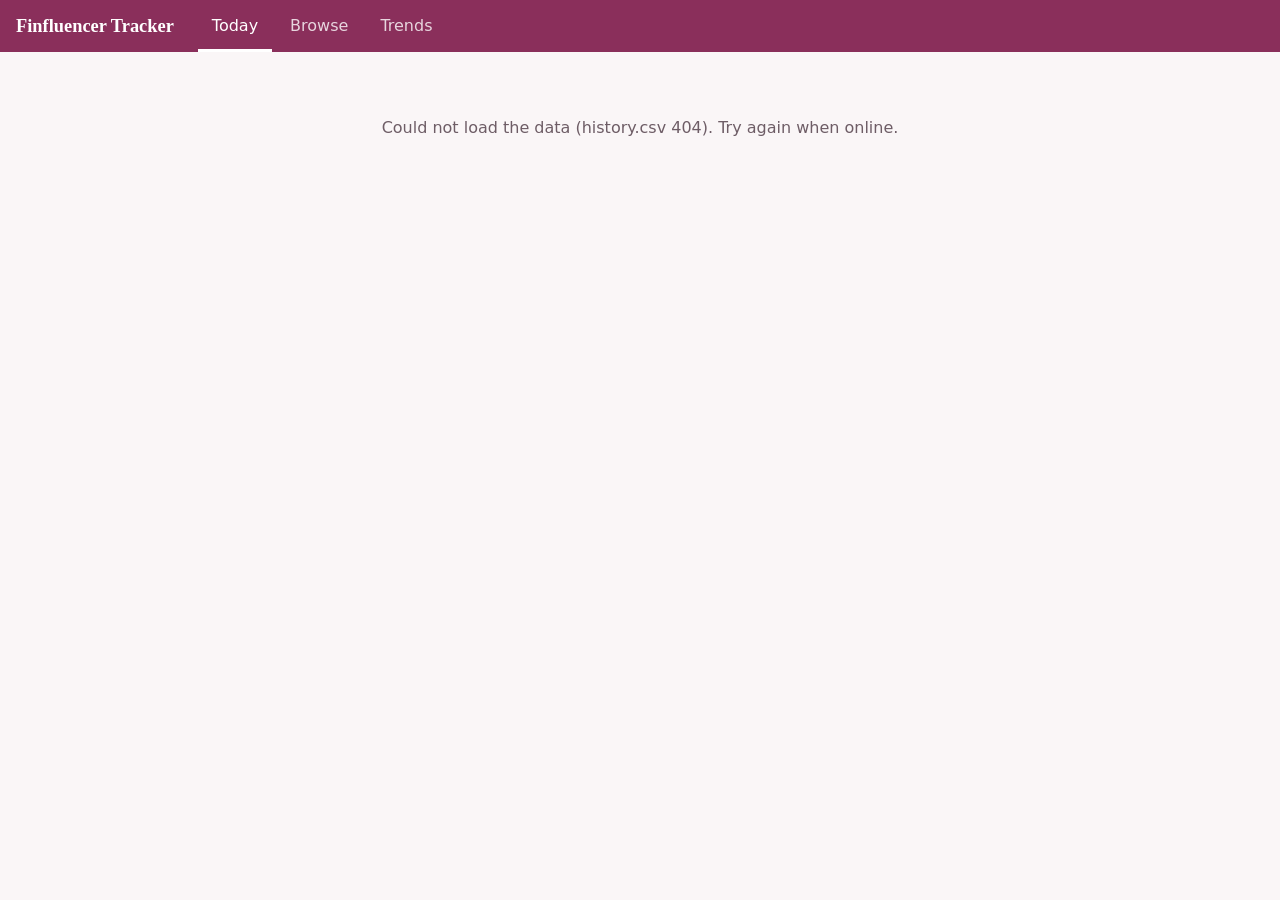
==== index.html @ 4d165401 "Add the installable three-page site: Today, Browse, Trends Co-Authored-By: Claude Sonnet 5.5 <norepl" ====
<!doctype html>
<html lang="en">
<head>
<meta charset="utf-8">
<meta name="viewport" content="width=device-width, initial-scale=1">
<title>Finfluencer Tracker – Today</title>
<link rel="manifest" href="manifest.webmanifest">
<meta name="theme-color" content="#8a2f5b">
<link rel="icon" href="icon.svg" type="image/svg+xml">
<link rel="apple-touch-icon" href="icon-192.png">
<link rel="stylesheet" href="style.css">
</head>
<body>
<main>
  <h1>Today</h1>
  <p class="muted" id="runtime">Loading…</p>
  <div class="cards" id="counts"></div>
  <h2>Sources</h2>
  <div class="table-wrap" id="sources"></div>
  <h2 id="moves-h">Biggest moves</h2>
  <p class="muted" id="moves-note"></p>
  <div class="table-wrap" id="moves"></div>
  <h2>Latest values</h2>
  <p class="muted">Change is against each channel's previous run.</p>
  <div class="table-wrap" id="latest"></div>
</main>
<script src="calc.js"></script>
<script src="app.js"></script>
<script>
renderNav("index.html");
const chg = (v, text) => (v == null ? "" : `<span class="chg ${v > 0 ? "up" : v < 0 ? "down" : "muted"}">${text}</span>`);
loadData().then(({ rows, status, latest }) => {
  $("#runtime").textContent = `Last run: ${new Date(status.run_time).toUTCString()} · data for ${latest}`;
  $("#counts").innerHTML = [["days_with_success", "Days with a successful run"], ["items", "Channels in the latest run"],
    ["new_today", "Appeared"], ["gone_today", "Disappeared"]]
    .map(([k, l]) => `<div class="card"><div class="n">${status[k].toLocaleString()}</div><div class="l">${l}</div></div>`).join("");
  $("#sources").innerHTML = `<table><tr><th>Source</th><th>Status</th><th class="num">Channels</th></tr>` +
    status.sources.map(s => `<tr><td>${esc(s.name)}</td><td class="${s.ok ? "ok" : "fail"}">${s.ok ? "ok" : "failed"}</td><td class="num">${s.count.toLocaleString()}</td></tr>`).join("") + `</table>`;

  const { prev, moves } = Calc.moves(rows, latest);
  if (!prev) {
    $("#moves-note").textContent = "Moves appear once there is a second day of data.";
  } else {
    $("#moves-note").textContent = `Top ${moves.length} channels by percent change in total views since ${prev}.`;
    $("#moves").innerHTML = `<table><tr><th>Channel</th><th class="num">Views before</th><th class="num">Views now</th><th class="num">Change</th></tr>` +
      moves.map(m => `<tr><td>${esc(m.item)}</td><td class="num">${fmt(m.old)}</td><td class="num">${fmt(m.now)}</td>
        <td class="num ${m.pct >= 0 ? "up" : "down"}">${fmtPct(m.pct)}</td></tr>`).join("") + `</table>`;
  }

  const cur = latestWithChange(rows).sort((a, b) => (b.subscribers ?? -1) - (a.subscribers ?? -1));
  $("#latest").innerHTML = `<table><tr><th>Channel</th><th class="num">Subscribers</th><th class="num">Views</th>
    <th class="num">Videos</th><th class="num">Views / video</th></tr>` +
    cur.map(r => `<tr><td>${esc(r.item)}</td>
      <td class="num">${fmt(r.subscribers)}${chg(r.d_subscribers, delta(r.d_subscribers))}</td>
      <td class="num">${fmt(r.views)}${chg(r.d_views, delta(r.d_views) + (r.pct_views != null ? ` (${fmtPct(r.pct_views)})` : ""))}</td>
      <td class="num">${fmt(r.videos)}${chg(r.d_videos, delta(r.d_videos))}</td>
      <td class="num">${fmt(r.views_per_video)}</td></tr>`).join("") + `</table>`;
}).catch(showError);
</script>
</body>
</html>
---- style.css ----
:root {
  --bg: #faf6f7; --card: #ffffff; --ink: #2a1f25; --muted: #6e5d66; --line: #e4d9de;
  --accent: #8a2f5b; --accent-ink: #ffffff; --accent2: #c27c2c; --bad: #b3402f; --good: #2f7a4f;
  --font-head: Georgia, "Times New Roman", serif;
  --font-body: system-ui, -apple-system, "Segoe UI", Roboto, sans-serif;
}
@media (prefers-color-scheme: dark) {
  :root { --bg: #1b1218; --card: #261a21; --ink: #f1e8ec; --muted: #b3a0aa; --line: #3d2c36;
          --accent: #d27aa6; --accent-ink: #1b1218; --accent2: #e0a35a; --bad: #e57d6c; --good: #6fc08f; }
}
* { box-sizing: border-box; }
body { margin: 0; background: var(--bg); color: var(--ink); font: 16px/1.5 var(--font-body); }
h1, h2, h3 { font-family: var(--font-head); line-height: 1.2; }
a { color: var(--accent); }
nav { background: var(--accent); color: var(--accent-ink); display: flex; gap: 4px; align-items: center;
      padding: 0 16px; flex-wrap: wrap; }
nav .brand { font: 700 1.15rem var(--font-head); margin-right: 20px; padding: 12px 0; }
nav a { color: var(--accent-ink); text-decoration: none; padding: 14px 14px; opacity: .8; }
nav a:hover, nav a.on { opacity: 1; box-shadow: inset 0 -3px 0 var(--accent-ink); }
main { max-width: 1040px; margin: 0 auto; padding: 24px 16px 64px; }
.muted { color: var(--muted); }
.cards { display: grid; grid-template-columns: repeat(auto-fit, minmax(160px, 1fr)); gap: 12px; margin: 16px 0 28px; }
.card { background: var(--card); border: 1px solid var(--line); border-radius: 10px; padding: 14px 16px; }
.card .n { font: 700 2rem var(--font-head); }
.card .l { color: var(--muted); font-size: .9rem; }
.chart-card { background: var(--card); border: 1px solid var(--line); border-radius: 10px; padding: 12px; margin-top: 12px; }
.table-wrap { overflow-x: auto; }
table { border-collapse: collapse; width: 100%; background: var(--card); border: 1px solid var(--line); }
th, td { text-align: left; padding: 8px 12px; border-bottom: 1px solid var(--line); white-space: nowrap; }
td.num, th.num { text-align: right; font-variant-numeric: tabular-nums; }
th { font-size: .85rem; color: var(--muted); }
th.sortable { cursor: pointer; user-select: none; }
.ok, .up { color: var(--good); font-weight: 600; } .fail, .down { color: var(--bad); font-weight: 600; }
.chg { display: block; font-size: .78rem; font-weight: 600; }
.controls { display: grid; grid-template-columns: repeat(auto-fit, minmax(170px, 1fr)); gap: 10px; margin: 16px 0; }
.controls label { display: flex; flex-direction: column; font-size: .8rem; color: var(--muted); gap: 3px; }
input, select, button { font: inherit; padding: 7px 9px; border: 1px solid var(--line); border-radius: 6px;
                        background: var(--card); color: var(--ink); }
button { cursor: pointer; }
.star { background: none; border: none; font-size: 1.4rem; line-height: 1; padding: 0 4px; color: var(--muted); }
.star.on { color: var(--accent2); }
.picker { display: flex; flex-wrap: wrap; gap: 6px 14px; margin: 10px 0; }
.picker label { display: inline-flex; align-items: center; gap: 5px; font-size: .88rem; cursor: pointer; }
.picker i { width: 10px; height: 10px; border-radius: 50%; display: inline-block; }
.switch { display: inline-flex; border: 1px solid var(--accent); border-radius: 8px; overflow: hidden; margin-right: 10px; }
.switch button { border: none; border-radius: 0; background: var(--card); }
.switch button.on { background: var(--accent); color: var(--accent-ink); }
section.finding { margin-bottom: 40px; }
section.finding p { max-width: 72ch; }
section.finding .how { color: var(--muted); font-size: .92rem; }
svg text { fill: var(--muted); font: 11px var(--font-body); }
.empty { padding: 24px; text-align: center; color: var(--muted); }
@media (max-width: 560px) { nav a { padding: 12px 8px; } }
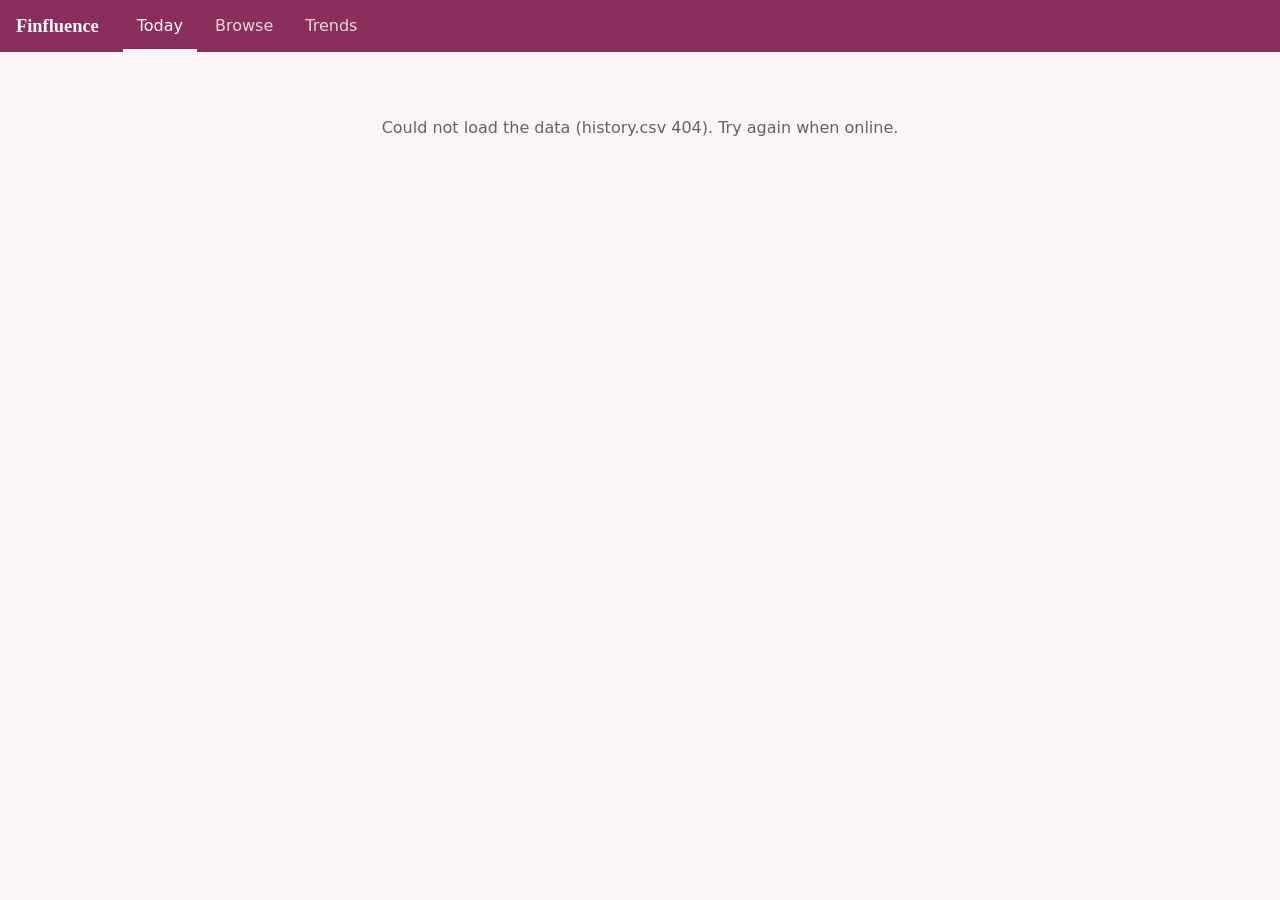
==== commit 16ef853a: "Rename the project to Finfluence Co-Authored-By: Claude Sonnet 5.5 <noreply@anthropic.com>" ====
--- a/index.html
+++ b/index.html
@@ -3,7 +3,7 @@
 <head>
 <meta charset="utf-8">
 <meta name="viewport" content="width=device-width, initial-scale=1">
-<title>Finfluencer Tracker – Today</title>
+<title>Finfluence – Today</title>
 <link rel="manifest" href="manifest.webmanifest">
 <meta name="theme-color" content="#8a2f5b">
 <link rel="icon" href="icon.svg" type="image/svg+xml">
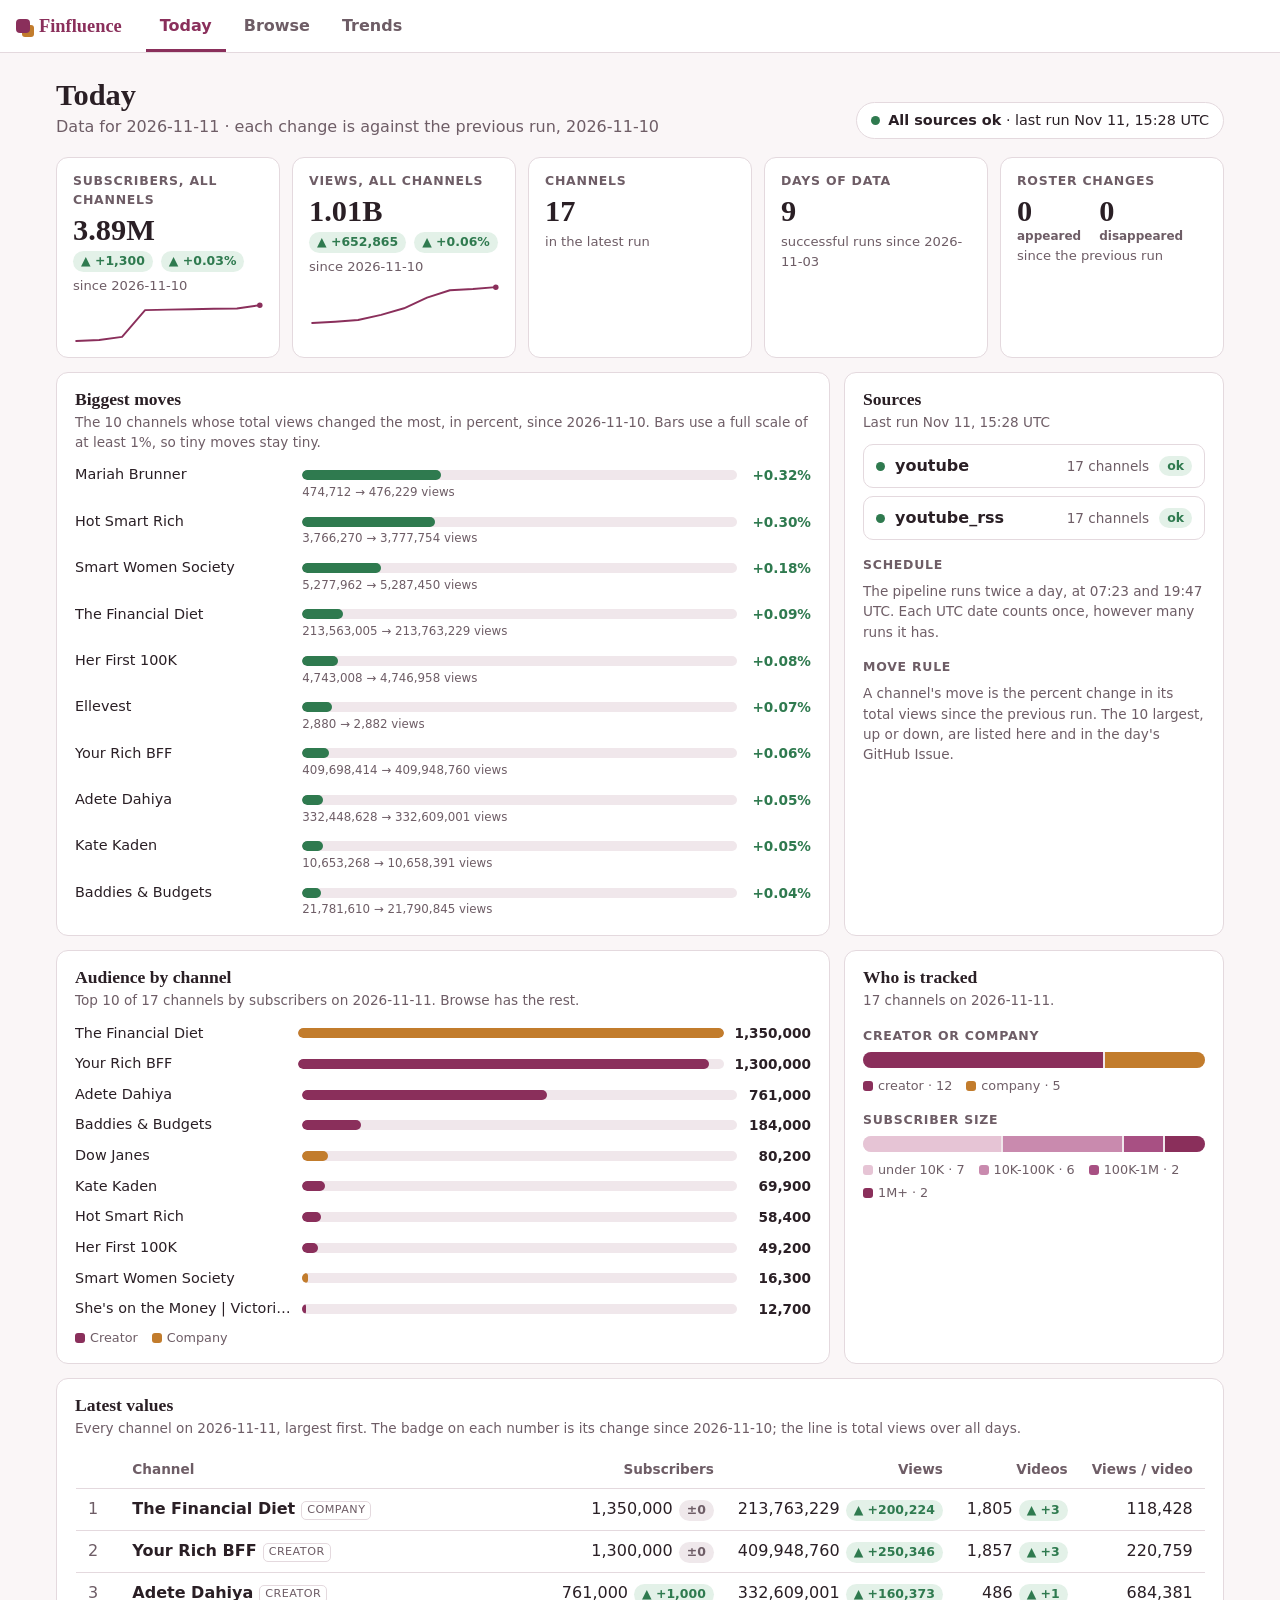
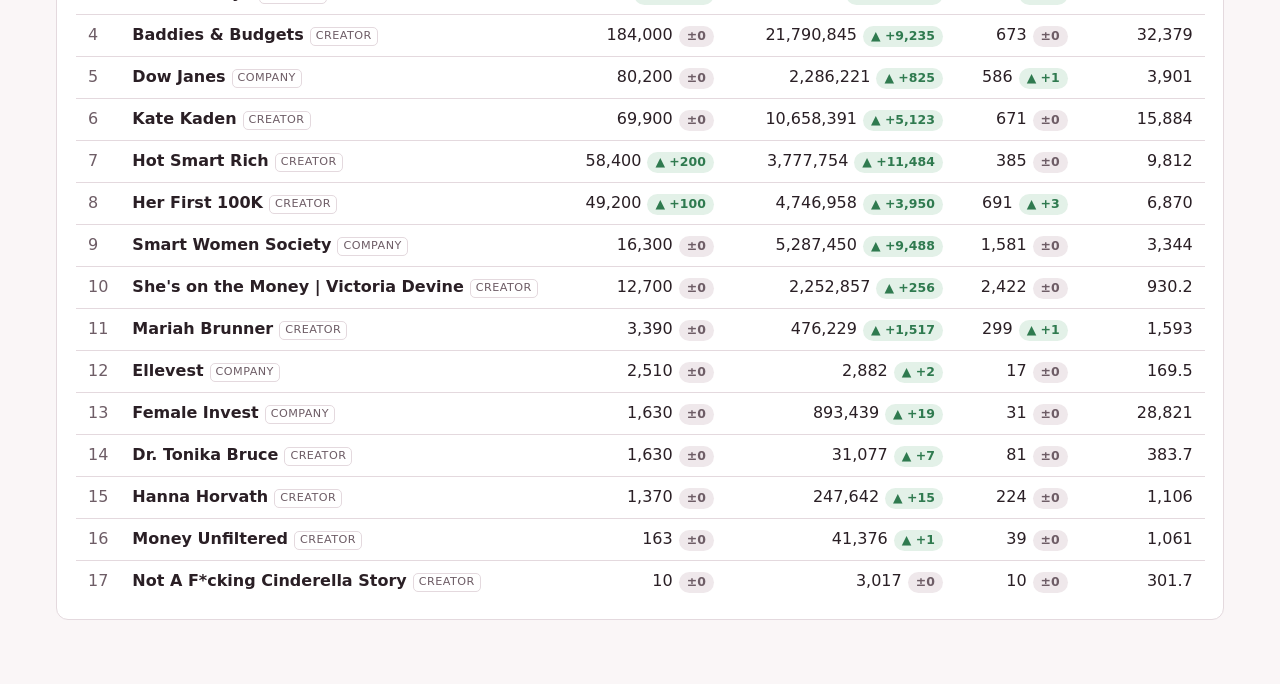
==== commit 3f9eac78: "Today page as a dashboard: KPI tiles, moves chart, source health, audience and mix panels Co-Authore" ====
--- a/index.html
+++ b/index.html
@@ -11,50 +11,153 @@
 <link rel="stylesheet" href="style.css">
 </head>
 <body>
-<main>
-  <h1>Today</h1>
-  <p class="muted" id="runtime">Loading…</p>
-  <div class="cards" id="counts"></div>
-  <h2>Sources</h2>
-  <div class="table-wrap" id="sources"></div>
-  <h2 id="moves-h">Biggest moves</h2>
-  <p class="muted" id="moves-note"></p>
-  <div class="table-wrap" id="moves"></div>
-  <h2>Latest values</h2>
-  <p class="muted">Change is against each channel's previous run.</p>
-  <div class="table-wrap" id="latest"></div>
+<main class="dash">
+  <header class="dash-head">
+    <div>
+      <h1>Today</h1>
+      <p class="muted" id="sub">Loading…</p>
+    </div>
+    <div class="runpill" id="runpill"></div>
+  </header>
+
+  <section class="kpis" id="kpis" aria-label="Headline numbers"></section>
+
+  <div class="grid">
+    <section class="panel span2">
+      <h2>Biggest moves</h2>
+      <p class="panel-note" id="moves-note"></p>
+      <div id="moves"></div>
+    </section>
+    <section class="panel">
+      <h2>Sources</h2>
+      <p class="panel-note" id="sources-note"></p>
+      <div class="src" id="sources"></div>
+      <h3>Schedule</h3>
+      <p class="panel-note">The pipeline runs twice a day, at 07:23 and 19:47 UTC. Each UTC date counts once, however many runs it has.</p>
+      <h3>Move rule</h3>
+      <p class="panel-note">A channel's move is the percent change in its total views since the previous run. The 10 largest, up or down, are listed here and in the day's GitHub Issue.</p>
+    </section>
+  </div>
+
+  <div class="grid">
+    <section class="panel span2">
+      <h2>Audience by channel</h2>
+      <p class="panel-note" id="aud-note"></p>
+      <div id="audience"></div>
+      <div class="legend"><span><i style="background:var(--accent)"></i>Creator</span><span><i style="background:var(--accent2)"></i>Company</span></div>
+    </section>
+    <section class="panel">
+      <h2>Who is tracked</h2>
+      <p class="panel-note" id="mix-note"></p>
+      <div id="mix"></div>
+    </section>
+  </div>
+
+  <section class="panel">
+    <h2>Latest values</h2>
+    <p class="panel-note" id="latest-note"></p>
+    <div class="table-wrap" id="latest"></div>
+  </section>
 </main>
 <script src="calc.js"></script>
 <script src="app.js"></script>
+<script src="charts.js"></script>
 <script>
 renderNav("index.html");
-const chg = (v, text) => (v == null ? "" : `<span class="chg ${v > 0 ? "up" : v < 0 ? "down" : "muted"}">${text}</span>`);
+const TIERS = ["under 10K", "10K-100K", "100K-1M", "1M+"], TIER_VAR = ["--t1", "--t2", "--t3", "--t4"];
+
+const compact = new Intl.NumberFormat("en-US", { notation: "compact", maximumFractionDigits: 2 });
+const tile = (label, value, sub, extra = "", cls = "") =>
+  `<div class="kpi ${cls}"><div class="k-label">${label}</div><div class="k-value">${value}</div><div class="k-sub">${sub}</div>${extra}</div>`;
+
+// A total with its change since the previous run, and a trend line of the total over all days.
+function totalTile(rows, col, label) {
+  const t = Calc.totalChange(rows, col), series = Calc.totalsByDate(rows, col);
+  const now = series.length ? series[series.length - 1].total : null;
+  const sub = t ? `${pill(t.change, delta(t.change))} ${pill(t.pct, fmtPct(t.pct))} <span>since ${t.prev}</span>` : `<span>Change appears after a second day</span>`;
+  const big = now == null ? "–" : `<span title="${now.toLocaleString()}">${compact.format(now)}</span>`;
+  return tile(label, big, sub, sparkline(series.map(s => s.total), 180, 40));
+}
+
+function movesChart(moves) {
+  const max = Math.max(...moves.map(m => Math.abs(m.pct)), 1), mixed = moves.some(m => m.pct < 0);
+  return `<ul class="bars">` + moves.map(m => {
+    const w = (Math.abs(m.pct) / max) * (mixed ? 50 : 100);
+    return `<li><span class="bl" title="${esc(m.item)}">${esc(m.item)}</span>
+      <span class="track ${mixed ? "mid" : ""}"><i class="${m.pct >= 0 ? "pos" : "neg"}" style="width:${w.toFixed(1)}%"></i></span>
+      <span class="bv ${m.pct >= 0 ? "up" : "down"}">${fmtPct(m.pct)}</span>
+      <span class="bs">${fmt(m.old)} → ${fmt(m.now)} views</span></li>`;
+  }).join("") + `</ul>`;
+}
+
+function audienceChart(cur) {
+  const top = cur.filter(r => r.subscribers != null).sort((a, b) => b.subscribers - a.subscribers).slice(0, 10);
+  const max = Math.max(...top.map(r => r.subscribers), 1);
+  return `<ul class="bars">` + top.map(r => `<li><span class="bl" title="${esc(r.item)}">${esc(r.item)}</span>
+    <span class="track"><i class="${esc(r.kind)}" style="width:${((r.subscribers / max) * 100).toFixed(1)}%"></i></span>
+    <span class="bv">${fmt(r.subscribers)}</span></li>`).join("") + `</ul>`;
+}
+
+function stackOf(label, counts, colors) {
+  const total = counts.reduce((a, c) => a + c.n, 0) || 1;
+  return `<h3>${label}</h3><div class="stack" role="img" aria-label="${label}">` +
+    counts.filter(c => c.n).map((c, i) => `<span style="flex:${c.n};background:${c.color}" title="${esc(c.name)}: ${c.n}"></span>`).join("") + `</div>` +
+    `<div class="legend">` + counts.map(c => `<span><i style="background:${c.color}"></i>${esc(c.name)} · ${c.n}</span>`).join("") + `</div>`;
+}
+
 loadData().then(({ rows, status, latest }) => {
-  $("#runtime").textContent = `Last run: ${new Date(status.run_time).toUTCString()} · data for ${latest}`;
-  $("#counts").innerHTML = [["days_with_success", "Days with a successful run"], ["items", "Channels in the latest run"],
-    ["new_today", "Appeared"], ["gone_today", "Disappeared"]]
-    .map(([k, l]) => `<div class="card"><div class="n">${status[k].toLocaleString()}</div><div class="l">${l}</div></div>`).join("");
-  $("#sources").innerHTML = `<table><tr><th>Source</th><th>Status</th><th class="num">Channels</th></tr>` +
-    status.sources.map(s => `<tr><td>${esc(s.name)}</td><td class="${s.ok ? "ok" : "fail"}">${s.ok ? "ok" : "failed"}</td><td class="num">${s.count.toLocaleString()}</td></tr>`).join("") + `</table>`;
+  const dates = Calc.dates(rows), prev = dates.length > 1 ? dates[dates.length - 2] : null;
+  const failed = status.sources.filter(s => !s.ok).length;
 
-  const { prev, moves } = Calc.moves(rows, latest);
+  $("#sub").textContent = `Data for ${latest}` + (prev ? ` · each change is against the previous run, ${prev}` : " · the first day of data, so no changes yet");
+  $("#runpill").innerHTML = `<span class="dot ${failed ? "bad" : "ok"}"></span><span><b>${failed ? `${failed} of ${status.sources.length} sources failed` : "All sources ok"}</b>` +
+    ` · last run ${esc(fmtUTC(status.run_time))}</span>`;
+
+  // the counts from status.json, plus the totals the history gives
+  $("#kpis").innerHTML = [
+    totalTile(rows, "subscribers", "Subscribers, all channels"),
+    totalTile(rows, "views", "Views, all channels"),
+    tile("Channels", status.items.toLocaleString(), "in the latest run"),
+    tile("Days of data", status.days_with_success.toLocaleString(), `successful runs since ${esc(status.first_run_date)}`),
+    tile("Roster changes", `<span>${status.new_today.toLocaleString()}<small>appeared</small></span><span>${status.gone_today.toLocaleString()}<small>disappeared</small></span>`,
+      "since the previous run", "", "split"),
+  ].join("");
+
+  const { moves } = Calc.moves(rows, latest);
   if (!prev) {
     $("#moves-note").textContent = "Moves appear once there is a second day of data.";
   } else {
-    $("#moves-note").textContent = `Top ${moves.length} channels by percent change in total views since ${prev}.`;
-    $("#moves").innerHTML = `<table><tr><th>Channel</th><th class="num">Views before</th><th class="num">Views now</th><th class="num">Change</th></tr>` +
-      moves.map(m => `<tr><td>${esc(m.item)}</td><td class="num">${fmt(m.old)}</td><td class="num">${fmt(m.now)}</td>
-        <td class="num ${m.pct >= 0 ? "up" : "down"}">${fmtPct(m.pct)}</td></tr>`).join("") + `</table>`;
+    $("#moves-note").textContent = `The ${moves.length} channels whose total views changed the most, in percent, since ${prev}. Bars use a full scale of at least 1%, so tiny moves stay tiny.`;
+    $("#moves").innerHTML = movesChart(moves);
   }
 
-  const cur = latestWithChange(rows).sort((a, b) => (b.subscribers ?? -1) - (a.subscribers ?? -1));
-  $("#latest").innerHTML = `<table><tr><th>Channel</th><th class="num">Subscribers</th><th class="num">Views</th>
-    <th class="num">Videos</th><th class="num">Views / video</th></tr>` +
-    cur.map(r => `<tr><td>${esc(r.item)}</td>
-      <td class="num">${fmt(r.subscribers)}${chg(r.d_subscribers, delta(r.d_subscribers))}</td>
-      <td class="num">${fmt(r.views)}${chg(r.d_views, delta(r.d_views) + (r.pct_views != null ? ` (${fmtPct(r.pct_views)})` : ""))}</td>
-      <td class="num">${fmt(r.videos)}${chg(r.d_videos, delta(r.d_videos))}</td>
-      <td class="num">${fmt(r.views_per_video)}</td></tr>`).join("") + `</table>`;
+  $("#sources-note").textContent = `Last run ${fmtUTC(status.run_time)}`;
+  $("#sources").innerHTML = status.sources.map(s => `<div class="src-row"><span class="dot ${s.ok ? "ok" : "bad"}"></span>
+    <span class="name">${esc(s.name)}</span><span class="cnt">${s.count.toLocaleString()} channels</span>
+    <span class="pill ${s.ok ? "up" : "down"}">${s.ok ? "ok" : "failed"}</span></div>`).join("");
+
+  const cur = latestWithChange(rows);
+  $("#aud-note").textContent = `Top 10 of ${cur.length} channels by subscribers on ${latest}. Browse has the rest.`;
+  $("#audience").innerHTML = audienceChart(cur);
+
+  const count = (key, order) => order.map((name, i) => ({ name, n: cur.filter(r => r[key] === name).length }));
+  const kinds = count("kind", ["creator", "company"]).map((c, i) => ({ ...c, color: i ? "var(--accent2)" : "var(--accent)" }));
+  const tiers = count("tier", TIERS).map((c, i) => ({ ...c, color: `var(${TIER_VAR[i]})` }));
+  $("#mix-note").textContent = `${cur.length} channels on ${latest}.`;
+  $("#mix").innerHTML = stackOf("Creator or company", kinds) + stackOf("Subscriber size", tiers);
+
+  const viewsBy = Calc.seriesByItem(rows, "views");
+  const ranked = cur.sort((a, b) => (b.subscribers ?? -1) - (a.subscribers ?? -1));
+  $("#latest-note").textContent = `Every channel on ${latest}, largest first. The badge on each number is its change since ${prev || "the previous run"}; the line is total views over all days.`;
+  $("#latest").innerHTML = `<table><tr><th></th><th>Channel</th><th class="num">Subscribers</th><th class="num">Views</th>
+    <th class="num">Videos</th><th class="num">Views / video</th><th>Views, by day</th></tr>` +
+    ranked.map((r, i) => `<tr><td class="rank">${i + 1}</td>
+      <td><a class="chan" href="https://www.youtube.com/channel/${esc(r.item_id)}" target="_blank" rel="noopener">${esc(r.item)}</a><span class="badge">${esc(r.kind)}</span></td>
+      <td class="num">${fmt(r.subscribers)}${r.d_subscribers == null ? "" : pill(r.d_subscribers, delta(r.d_subscribers))}</td>
+      <td class="num">${fmt(r.views)}${r.d_views == null ? "" : pill(r.d_views, delta(r.d_views))}</td>
+      <td class="num">${fmt(r.videos)}${r.d_videos == null ? "" : pill(r.d_videos, delta(r.d_videos))}</td>
+      <td class="num">${fmt(r.views_per_video)}</td>
+      <td class="spark-cell">${sparkline((viewsBy.get(r.item_id) || { points: [] }).points.map(p => p.value))}</td></tr>`).join("") + `</table>`;
 }).catch(showError);
 </script>
 </body>
--- a/style.css
+++ b/style.css
@@ -3,20 +3,25 @@
   --accent: #8a2f5b; --accent-ink: #ffffff; --accent2: #c27c2c; --bad: #b3402f; --good: #2f7a4f;
   --font-head: Georgia, "Times New Roman", serif;
   --font-body: system-ui, -apple-system, "Segoe UI", Roboto, sans-serif;
+  --line-soft: #f0e7eb; --good-bg: #e3f1e8; --bad-bg: #f8e3df; --flat-bg: #efe8eb;
+  --t1: #e6c4d5; --t2: #c98aae; --t3: #a85083; --t4: #8a2f5b;
 }
 @media (prefers-color-scheme: dark) {
   :root { --bg: #1b1218; --card: #261a21; --ink: #f1e8ec; --muted: #b3a0aa; --line: #3d2c36;
-          --accent: #d27aa6; --accent-ink: #1b1218; --accent2: #e0a35a; --bad: #e57d6c; --good: #6fc08f; }
+          --accent: #d27aa6; --accent-ink: #1b1218; --accent2: #e0a35a; --bad: #e57d6c; --good: #6fc08f;
+          --line-soft: #33242d; --good-bg: #1f3427; --bad-bg: #3d221e; --flat-bg: #33242d;
+          --t1: #5a3047; --t2: #8c4a6e; --t3: #b8648f; --t4: #d27aa6; }
 }
 * { box-sizing: border-box; }
 body { margin: 0; background: var(--bg); color: var(--ink); font: 16px/1.5 var(--font-body); }
 h1, h2, h3 { font-family: var(--font-head); line-height: 1.2; }
 a { color: var(--accent); }
-nav { background: var(--accent); color: var(--accent-ink); display: flex; gap: 4px; align-items: center;
-      padding: 0 16px; flex-wrap: wrap; }
-nav .brand { font: 700 1.15rem var(--font-head); margin-right: 20px; padding: 12px 0; }
-nav a { color: var(--accent-ink); text-decoration: none; padding: 14px 14px; opacity: .8; }
-nav a:hover, nav a.on { opacity: 1; box-shadow: inset 0 -3px 0 var(--accent-ink); }
+nav { background: var(--card); color: var(--ink); border-bottom: 1px solid var(--line); display: flex; gap: 4px;
+      align-items: center; padding: 0 16px; flex-wrap: wrap; }
+nav .brand { font: 700 1.15rem var(--font-head); margin-right: 20px; padding: 12px 0; color: var(--accent); }
+nav a { color: var(--muted); text-decoration: none; padding: 14px 14px; font-weight: 600; }
+nav a:hover { color: var(--ink); }
+nav a.on { color: var(--accent); box-shadow: inset 0 -3px 0 var(--accent); }
 main { max-width: 1040px; margin: 0 auto; padding: 24px 16px 64px; }
 .muted { color: var(--muted); }
 .cards { display: grid; grid-template-columns: repeat(auto-fit, minmax(160px, 1fr)); gap: 12px; margin: 16px 0 28px; }
@@ -50,4 +55,78 @@
 section.finding .how { color: var(--muted); font-size: .92rem; }
 svg text { fill: var(--muted); font: 11px var(--font-body); }
 .empty { padding: 24px; text-align: center; color: var(--muted); }
-@media (max-width: 560px) { nav a { padding: 12px 8px; } }
+nav { position: sticky; top: 0; z-index: 5; }
+nav .brand { display: inline-flex; align-items: center; gap: 9px; }
+nav .mark { width: 14px; height: 14px; border-radius: 4px; background: var(--accent); display: inline-block;
+            box-shadow: 5px 5px 0 -1px var(--accent2); }
+
+/* ===== Dashboard (Today page) ===== */
+main.dash { max-width: 1200px; }
+.dash-head { display: flex; flex-wrap: wrap; justify-content: space-between; align-items: flex-end; gap: 12px 24px; margin-bottom: 18px; }
+.dash-head h1 { margin: 0; font-size: 1.9rem; }
+.dash-head p { margin: 2px 0 0; }
+.runpill { display: inline-flex; align-items: center; gap: 8px; background: var(--card); border: 1px solid var(--line);
+           border-radius: 999px; padding: 7px 14px; font-size: .9rem; }
+.runpill b { font-weight: 650; }
+.dot { width: 9px; height: 9px; border-radius: 50%; display: inline-block; background: var(--muted); flex: none; }
+.dot.ok { background: var(--good); box-shadow: 0 0 0 0 var(--good); animation: ping 2.4s ease-out infinite; }
+.dot.bad { background: var(--bad); }
+@keyframes ping { 0% { box-shadow: 0 0 0 0 rgba(47, 122, 79, .45); } 70%, 100% { box-shadow: 0 0 0 8px rgba(47, 122, 79, 0); } }
+@media (prefers-reduced-motion: reduce) { .dot.ok { animation: none; } }
+
+.kpis { display: grid; grid-template-columns: repeat(auto-fit, minmax(min(100%, 180px), 1fr)); gap: 12px; margin-bottom: 14px; }
+.kpi { background: var(--card); border: 1px solid var(--line); border-radius: 12px; padding: 14px 16px 12px; display: flex;
+       flex-direction: column; gap: 3px; min-width: 0; }
+.kpi .k-label { font-size: .78rem; text-transform: uppercase; letter-spacing: .06em; color: var(--muted); font-weight: 600; }
+.kpi .k-value { font: 700 1.9rem/1.15 var(--font-head); font-variant-numeric: tabular-nums; }
+.kpi .k-sub { font-size: .82rem; color: var(--muted); display: flex; flex-wrap: wrap; gap: 4px 8px; align-items: center; }
+.kpi .spark { width: 100%; height: auto; margin-top: 4px; }
+.kpi.split .k-value { display: flex; gap: 18px; }
+.kpi.split small { display: block; font: 600 .75rem var(--font-body); color: var(--muted); }
+
+.pill { display: inline-block; border-radius: 999px; padding: 1px 8px; font-size: .78rem; font-weight: 650;
+        font-variant-numeric: tabular-nums; white-space: nowrap; }
+.pill.up { background: var(--good-bg); color: var(--good); } .pill.down { background: var(--bad-bg); color: var(--bad); }
+.pill.flat { background: var(--flat-bg); color: var(--muted); }
+
+.grid { display: grid; gap: 14px; margin-bottom: 14px; grid-template-columns: repeat(3, minmax(0, 1fr)); }
+.span2 { grid-column: span 2; }
+@media (max-width: 900px) { .grid { grid-template-columns: minmax(0, 1fr); } .span2 { grid-column: auto; } }
+.panel { background: var(--card); border: 1px solid var(--line); border-radius: 12px; padding: 16px 18px; min-width: 0; }
+.panel h2 { margin: 0 0 2px; font-size: 1.1rem; }
+.panel .panel-note { margin: 0 0 12px; color: var(--muted); font-size: .85rem; }
+.panel h3 { margin: 18px 0 8px; font-size: .78rem; text-transform: uppercase; letter-spacing: .06em; color: var(--muted);
+            font-family: var(--font-body); }
+
+.bars { list-style: none; margin: 0; padding: 0; display: grid; gap: 9px; }
+.bars li { display: grid; grid-template-columns: minmax(90px, 1.1fr) 2.2fr auto; align-items: center; gap: 2px 10px; }
+.bars .bl { font-size: .9rem; overflow: hidden; text-overflow: ellipsis; white-space: nowrap; }
+.bars .bv { font: 650 .85rem var(--font-body); font-variant-numeric: tabular-nums; text-align: right; min-width: 64px; }
+.bars .bs { grid-column: 2 / 4; font-size: .74rem; color: var(--muted); margin-top: -4px; font-variant-numeric: tabular-nums; }
+.track { position: relative; height: 10px; border-radius: 5px; background: var(--line-soft); overflow: hidden; }
+.track.mid::after { content: ""; position: absolute; left: 50%; top: 0; bottom: 0; width: 1px; background: var(--muted); opacity: .5; }
+.track i { position: absolute; top: 0; bottom: 0; border-radius: 5px; background: var(--accent); }
+.track i.pos { background: var(--good); } .track i.neg { background: var(--bad); }
+.track.mid i.pos { left: 50%; border-radius: 0 5px 5px 0; } .track.mid i.neg { right: 50%; border-radius: 5px 0 0 5px; }
+.track:not(.mid) i { left: 0; }
+.track i.creator { background: var(--accent); } .track i.company { background: var(--accent2); }
+
+.src { display: grid; gap: 8px; }
+.src-row { display: flex; align-items: center; gap: 10px; border: 1px solid var(--line); border-radius: 10px; padding: 9px 12px; }
+.src-row .name { font-weight: 600; flex: 1; min-width: 0; overflow-wrap: anywhere; }
+.src-row .cnt { color: var(--muted); font-size: .85rem; font-variant-numeric: tabular-nums; }
+.legend { display: flex; flex-wrap: wrap; gap: 4px 14px; font-size: .8rem; color: var(--muted); margin-top: 8px; }
+.legend i { width: 10px; height: 10px; border-radius: 3px; display: inline-block; margin-right: 5px; vertical-align: -1px; }
+.stack { display: flex; height: 16px; border-radius: 8px; overflow: hidden; background: var(--line-soft); gap: 2px; }
+.stack span { display: block; min-width: 3px; }
+
+.chan { font-weight: 600; text-decoration: none; color: var(--ink); }
+.chan:hover { color: var(--accent); text-decoration: underline; }
+.badge { display: inline-block; font-size: .7rem; letter-spacing: .04em; text-transform: uppercase; color: var(--muted);
+         border: 1px solid var(--line); border-radius: 5px; padding: 0 5px; margin-left: 6px; vertical-align: 1px; }
+.dash table { border-radius: 10px; overflow: hidden; }
+.dash td .pill { margin-left: 6px; }
+.dash .rank { color: var(--muted); font-variant-numeric: tabular-nums; width: 2ch; }
+.dash td.spark-cell { padding-top: 4px; padding-bottom: 4px; }
+@media (max-width: 560px) { nav a { padding: 12px 8px; } .bars li { grid-template-columns: 1fr auto; } .bars .track { grid-column: 1 / 3; order: 3; }
+  .bars .bs { grid-column: 1 / 3; margin-top: 0; } }
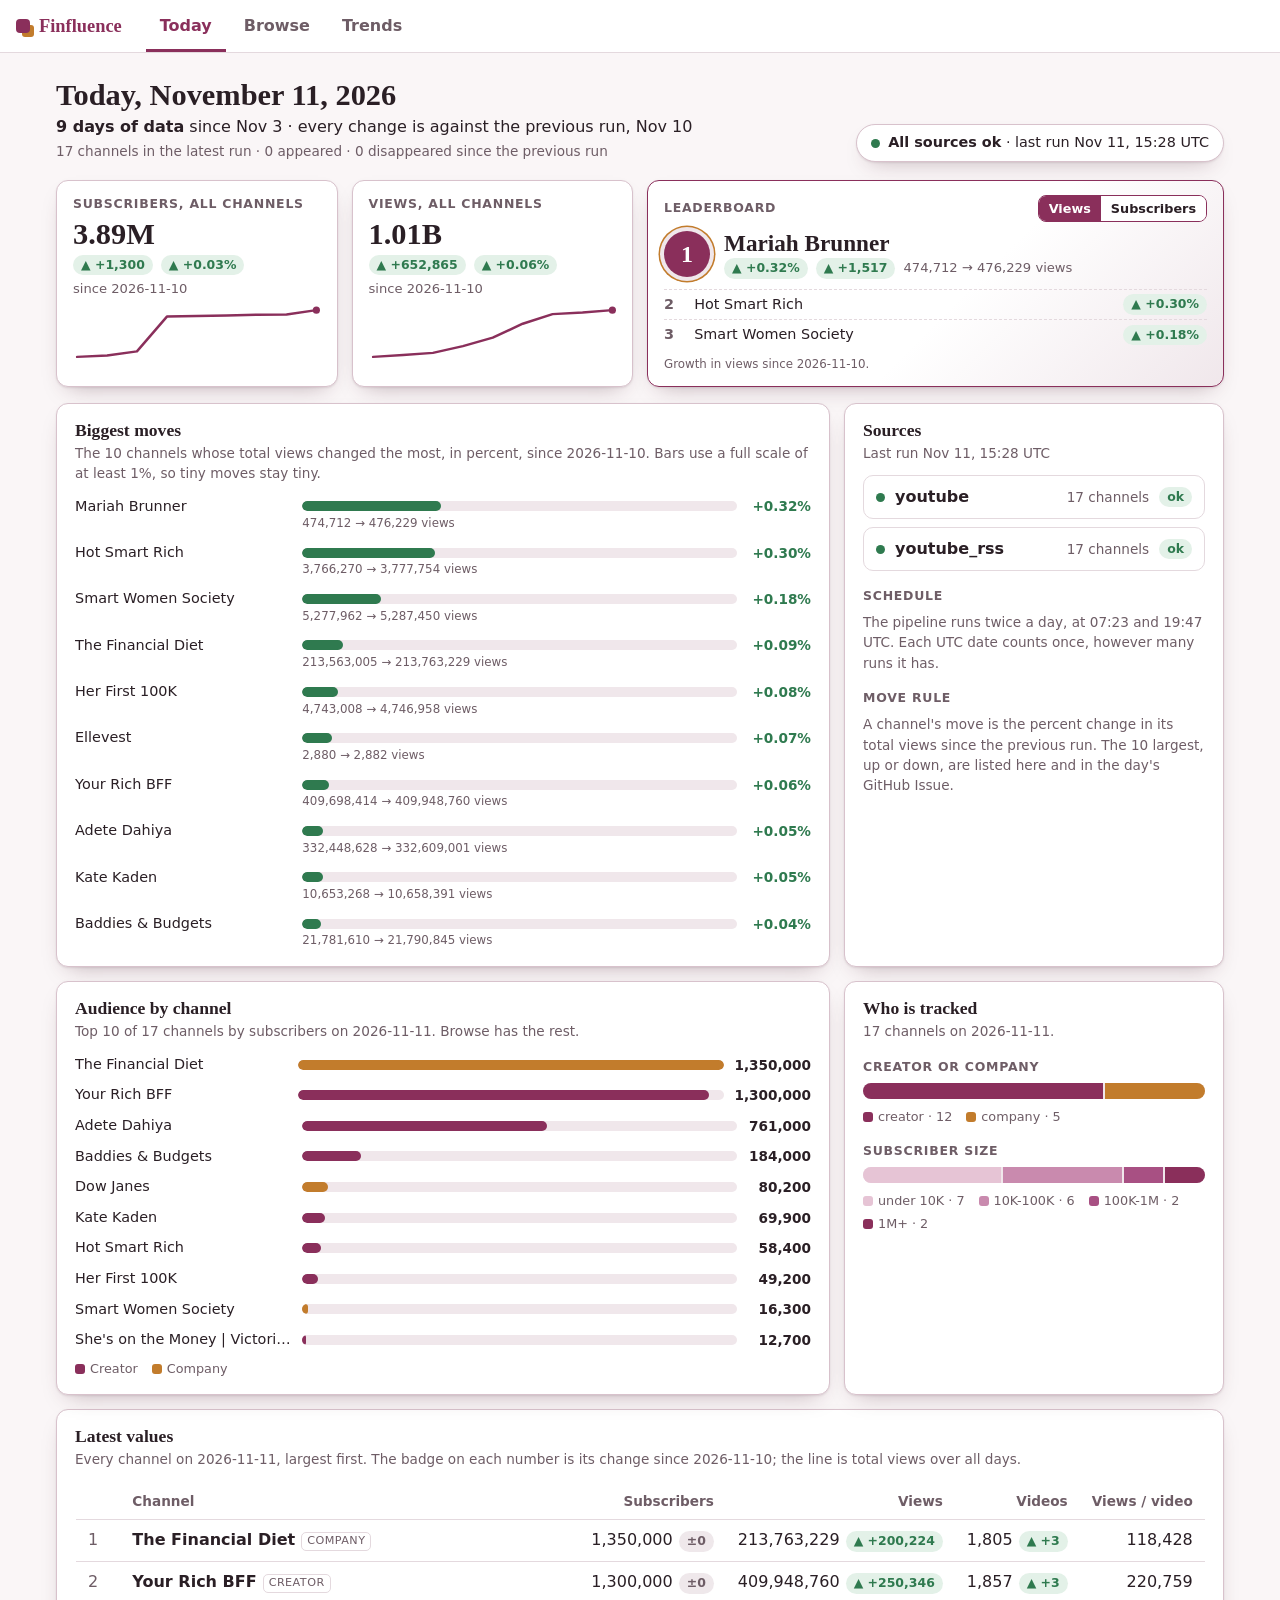
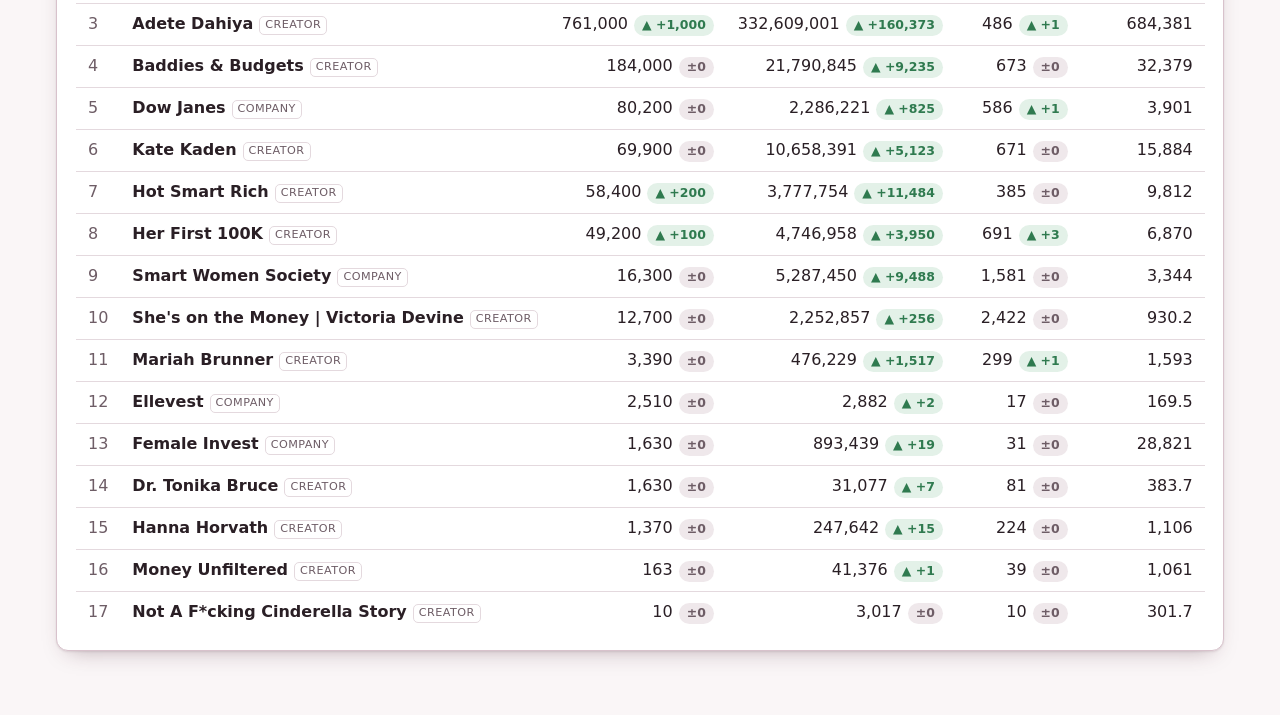
==== commit 6d1f6829: "Today: dated header, leaderboard card, outlined cards with drop shadows; fold days and roster counts" ====
--- a/index.html
+++ b/index.html
@@ -14,8 +14,9 @@
 <main class="dash">
   <header class="dash-head">
     <div>
-      <h1>Today</h1>
-      <p class="muted" id="sub">Loading…</p>
+      <h1 id="title">Today</h1>
+      <p class="dash-sub" id="sub">Loading…</p>
+      <p class="dash-counts" id="counts"></p>
     </div>
     <div class="runpill" id="runpill"></div>
   </header>
@@ -79,6 +80,28 @@
   return tile(label, big, sub, sparkline(series.map(s => s.total), 180, 40));
 }
 
+// The leaderboard card: the channels that grew the most, in percent, since the previous run. A switch picks views or subscribers.
+let LB = "views";
+const LB_LABEL = { views: "Views", subscribers: "Subscribers" };
+function leaderboard(rows) {
+  const { prev, leaders } = Calc.leaders(rows, LB, 3);
+  const switcher = `<span class="switch">` + Object.entries(LB_LABEL).map(([k, l]) => `<button data-lb="${k}" class="${k === LB ? "on" : ""}">${l}</button>`).join("") + `</span>`;
+  const unit = LB_LABEL[LB].toLowerCase();
+  let body;
+  if (!prev) {
+    body = `<p class="k-sub">The leaderboard appears once there is a second day of data.</p>`;
+  } else if (!leaders.length || leaders[0].pct <= 0) {
+    body = `<div class="lead-name">No growth yet today</div><p class="k-sub">No channel has gained ${unit} since ${prev}.</p>`;
+  } else {
+    const [w, ...rest] = leaders;
+    body = `<div class="lead-top"><span class="lead-rank">1</span><div class="lead-main"><div class="lead-name" title="${esc(w.item)}">${esc(w.item)}</div>
+      <div class="k-sub">${pill(w.pct, fmtPct(w.pct))} ${pill(w.change, delta(w.change))} <span>${fmt(w.old)} → ${fmt(w.now)} ${unit}</span></div></div></div>
+      <ol class="lead-list" start="2">` + rest.map(r => `<li><span class="lead-item" title="${esc(r.item)}">${esc(r.item)}</span>${pill(r.pct, fmtPct(r.pct))}</li>`).join("") + `</ol>
+      <p class="lead-note">Growth in ${unit} since ${prev}${LB === "subscribers" ? ". YouTube rounds subscriber counts, so small channels can jump" : ""}.</p>`;
+  }
+  return `<div class="k-label lead-label"><span>Leaderboard</span>${switcher}</div>${body}`;
+}
+
 function movesChart(moves) {
   const max = Math.max(...moves.map(m => Math.abs(m.pct)), 1), mixed = moves.some(m => m.pct < 0);
   return `<ul class="bars">` + moves.map(m => {
@@ -109,19 +132,19 @@
   const dates = Calc.dates(rows), prev = dates.length > 1 ? dates[dates.length - 2] : null;
   const failed = status.sources.filter(s => !s.ok).length;
 
-  $("#sub").textContent = `Data for ${latest}` + (prev ? ` · each change is against the previous run, ${prev}` : " · the first day of data, so no changes yet");
+  $("#title").textContent = `Today, ${fmtDay(latest, true)}`;
+  $("#sub").innerHTML = `<b>${status.days_with_success.toLocaleString()} ${status.days_with_success === 1 ? "day" : "days"} of data</b> since ${esc(fmtDay(status.first_run_date))}` +
+    (prev ? ` · every change is against the previous run, ${esc(fmtDay(prev))}` : " · the first day, so no changes yet");
+  // the item counts from status.json
+  $("#counts").textContent = `${status.items.toLocaleString()} channels in the latest run · ${status.new_today.toLocaleString()} appeared · ${status.gone_today.toLocaleString()} disappeared since the previous run`;
   $("#runpill").innerHTML = `<span class="dot ${failed ? "bad" : "ok"}"></span><span><b>${failed ? `${failed} of ${status.sources.length} sources failed` : "All sources ok"}</b>` +
     ` · last run ${esc(fmtUTC(status.run_time))}</span>`;
 
-  // the counts from status.json, plus the totals the history gives
-  $("#kpis").innerHTML = [
-    totalTile(rows, "subscribers", "Subscribers, all channels"),
-    totalTile(rows, "views", "Views, all channels"),
-    tile("Channels", status.items.toLocaleString(), "in the latest run"),
-    tile("Days of data", status.days_with_success.toLocaleString(), `successful runs since ${esc(status.first_run_date)}`),
-    tile("Roster changes", `<span>${status.new_today.toLocaleString()}<small>appeared</small></span><span>${status.gone_today.toLocaleString()}<small>disappeared</small></span>`,
-      "since the previous run", "", "split"),
-  ].join("");
+  $("#kpis").innerHTML = totalTile(rows, "subscribers", "Subscribers, all channels") + totalTile(rows, "views", "Views, all channels") +
+    `<div class="kpi leader" id="lb"></div>`;
+  const drawLB = () => { $("#lb").innerHTML = leaderboard(rows); };
+  drawLB();
+  $("#lb").addEventListener("click", e => { const b = e.target.closest("[data-lb]"); if (b) { LB = b.dataset.lb; drawLB(); } });
 
   const { moves } = Calc.moves(rows, latest);
   if (!prev) {
--- a/style.css
+++ b/style.css
@@ -5,12 +5,18 @@
   --font-body: system-ui, -apple-system, "Segoe UI", Roboto, sans-serif;
   --line-soft: #f0e7eb; --good-bg: #e3f1e8; --bad-bg: #f8e3df; --flat-bg: #efe8eb;
   --t1: #e6c4d5; --t2: #c98aae; --t3: #a85083; --t4: #8a2f5b;
+  --ring: #d8c2cc;
+  --shadow: 0 1px 2px rgba(70, 25, 45, .10), 0 10px 22px -12px rgba(70, 25, 45, .38);
+  --shadow-up: 0 2px 4px rgba(70, 25, 45, .12), 0 16px 30px -12px rgba(70, 25, 45, .45);
 }
 @media (prefers-color-scheme: dark) {
   :root { --bg: #1b1218; --card: #261a21; --ink: #f1e8ec; --muted: #b3a0aa; --line: #3d2c36;
           --accent: #d27aa6; --accent-ink: #1b1218; --accent2: #e0a35a; --bad: #e57d6c; --good: #6fc08f;
           --line-soft: #33242d; --good-bg: #1f3427; --bad-bg: #3d221e; --flat-bg: #33242d;
-          --t1: #5a3047; --t2: #8c4a6e; --t3: #b8648f; --t4: #d27aa6; }
+          --t1: #5a3047; --t2: #8c4a6e; --t3: #b8648f; --t4: #d27aa6;
+          --ring: #4f3a47;
+          --shadow: 0 1px 2px rgba(0, 0, 0, .55), 0 12px 26px -10px rgba(0, 0, 0, .75);
+          --shadow-up: 0 2px 4px rgba(0, 0, 0, .6), 0 18px 34px -10px rgba(0, 0, 0, .85); }
 }
 * { box-sizing: border-box; }
 body { margin: 0; background: var(--bg); color: var(--ink); font: 16px/1.5 var(--font-body); }
@@ -74,7 +80,10 @@
 @keyframes ping { 0% { box-shadow: 0 0 0 0 rgba(47, 122, 79, .45); } 70%, 100% { box-shadow: 0 0 0 8px rgba(47, 122, 79, 0); } }
 @media (prefers-reduced-motion: reduce) { .dot.ok { animation: none; } }
 
-.kpis { display: grid; grid-template-columns: repeat(auto-fit, minmax(min(100%, 180px), 1fr)); gap: 12px; margin-bottom: 14px; }
+.kpis { display: grid; grid-template-columns: repeat(4, minmax(0, 1fr)); gap: 14px; margin-bottom: 16px; }
+.kpi.leader { grid-column: span 2; }
+@media (max-width: 1000px) { .kpis { grid-template-columns: repeat(2, minmax(0, 1fr)); } }
+@media (max-width: 560px) { .kpis { grid-template-columns: minmax(0, 1fr); } .kpi.leader { grid-column: auto; } }
 .kpi { background: var(--card); border: 1px solid var(--line); border-radius: 12px; padding: 14px 16px 12px; display: flex;
        flex-direction: column; gap: 3px; min-width: 0; }
 .kpi .k-label { font-size: .78rem; text-transform: uppercase; letter-spacing: .06em; color: var(--muted); font-weight: 600; }
@@ -130,3 +139,29 @@
 .dash td.spark-cell { padding-top: 4px; padding-bottom: 4px; }
 @media (max-width: 560px) { nav a { padding: 12px 8px; } .bars li { grid-template-columns: 1fr auto; } .bars .track { grid-column: 1 / 3; order: 3; }
   .bars .bs { grid-column: 1 / 3; margin-top: 0; } }
+
+/* ===== Depth: an outline and a soft drop shadow on every card ===== */
+.card, .chart-card, .kpi, .panel, .runpill { border: 1.5px solid var(--ring); box-shadow: var(--shadow); }
+.kpi, .panel { transition: box-shadow .18s ease, transform .18s ease; }
+.kpi:hover, .panel:hover { box-shadow: var(--shadow-up); transform: translateY(-2px); }
+@media (prefers-reduced-motion: reduce) { .kpi, .panel { transition: none; } .kpi:hover, .panel:hover { transform: none; } }
+.dash-sub { margin: 4px 0 0; color: var(--ink); }
+.dash-sub b { font-weight: 650; }
+.dash-counts { margin: 2px 0 0; color: var(--muted); font-size: .85rem; }
+
+/* ===== Leaderboard card ===== */
+.kpi.leader { border-color: var(--accent); background: linear-gradient(135deg, var(--card) 55%, var(--line-soft)); gap: 8px; }
+.lead-label { display: flex; align-items: center; justify-content: space-between; gap: 10px; flex-wrap: wrap; }
+.lead-label .switch { margin: 0; }
+.lead-label .switch button { padding: 3px 10px; font-size: .8rem; text-transform: none; letter-spacing: 0; }
+.lead-top { display: flex; align-items: center; gap: 14px; min-width: 0; }
+.lead-rank { flex: none; width: 46px; height: 46px; border-radius: 50%; background: var(--accent); color: var(--accent-ink);
+             font: 700 1.5rem var(--font-head); display: grid; place-items: center; box-shadow: 0 0 0 4px var(--line-soft), 0 0 0 5.5px var(--accent2); }
+.lead-main { min-width: 0; }
+.lead-name { font: 700 1.45rem/1.2 var(--font-head); overflow: hidden; text-overflow: ellipsis; white-space: nowrap; }
+.lead-list { margin: 2px 0 0; padding: 0; list-style: none; counter-reset: lead 1; display: grid; gap: 4px; }
+.lead-list li { counter-increment: lead; display: flex; align-items: center; justify-content: space-between; gap: 10px;
+                font-size: .9rem; border-top: 1px dashed var(--line); padding-top: 4px; }
+.lead-list li::before { content: counter(lead); width: 1.4em; color: var(--muted); font-weight: 650; }
+.lead-item { flex: 1; min-width: 0; overflow: hidden; text-overflow: ellipsis; white-space: nowrap; }
+.lead-note { margin: 2px 0 0; color: var(--muted); font-size: .74rem; }
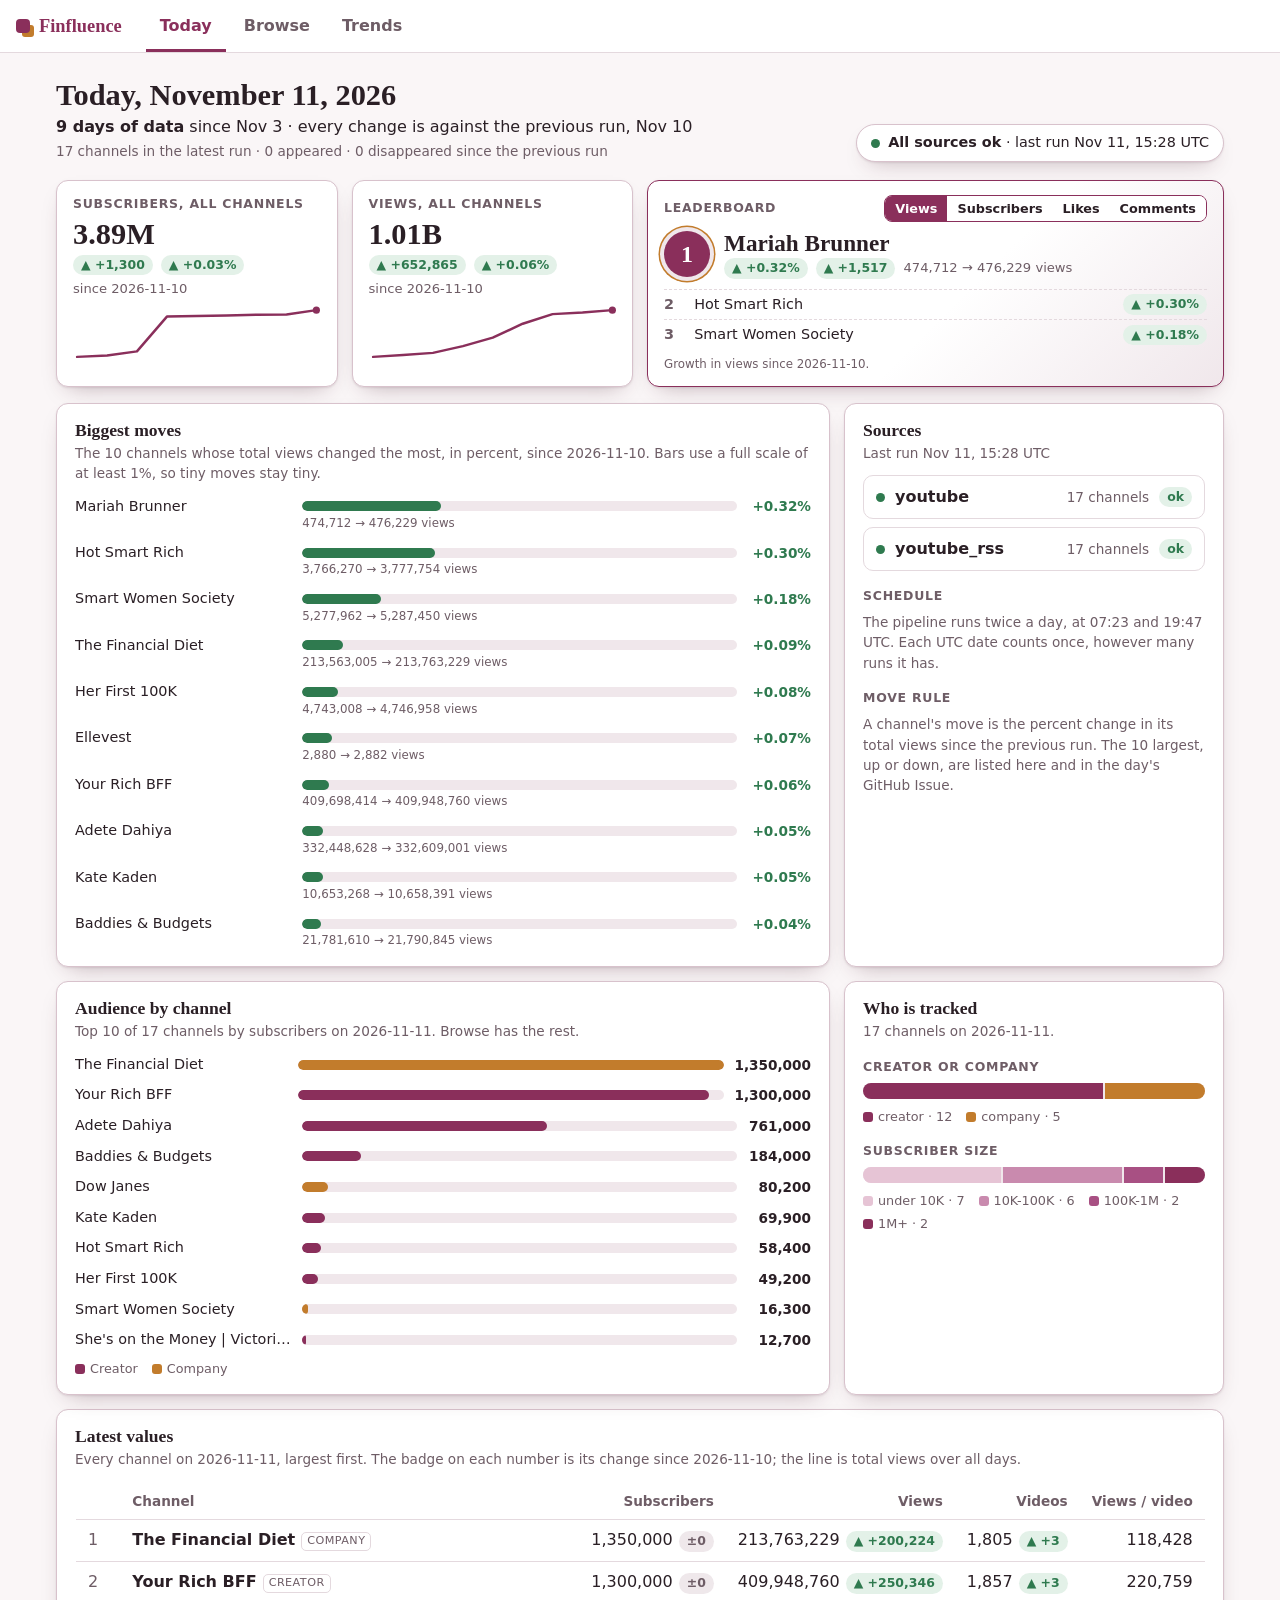
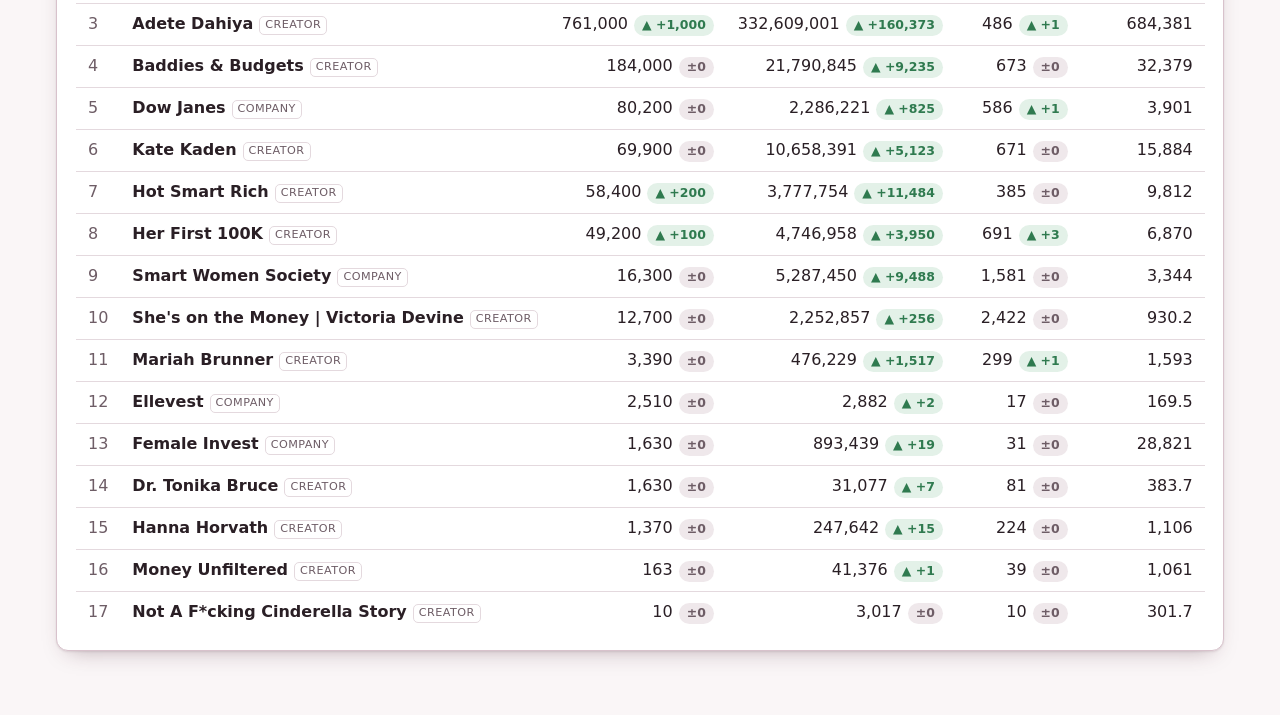
==== commit 8a761898: "Add likes and comments: youtube_videos source, likes_recent and comments_recent columns, leaderboard" ====
--- a/index.html
+++ b/index.html
@@ -8,7 +8,7 @@
 <meta name="theme-color" content="#8a2f5b">
 <link rel="icon" href="icon.svg" type="image/svg+xml">
 <link rel="apple-touch-icon" href="icon-192.png">
-<link rel="stylesheet" href="style.css">
+<link rel="stylesheet" href="style.css?v=5">
 </head>
 <body>
 <main class="dash">
@@ -60,9 +60,9 @@
     <div class="table-wrap" id="latest"></div>
   </section>
 </main>
-<script src="calc.js"></script>
-<script src="app.js"></script>
-<script src="charts.js"></script>
+<script src="calc.js?v=5"></script>
+<script src="app.js?v=5"></script>
+<script src="charts.js?v=5"></script>
 <script>
 renderNav("index.html");
 const TIERS = ["under 10K", "10K-100K", "100K-1M", "1M+"], TIER_VAR = ["--t1", "--t2", "--t3", "--t4"];
@@ -82,14 +82,21 @@
 
 // The leaderboard card: the channels that grew the most, in percent, since the previous run. A switch picks views or subscribers.
 let LB = "views";
-const LB_LABEL = { views: "Views", subscribers: "Subscribers" };
+const LB_LABEL = { views: "Views", subscribers: "Subscribers", likes_recent: "Likes", comments_recent: "Comments" };
+const LB_NOTE = {
+  subscribers: "YouTube rounds subscriber counts, so small channels can jump",
+  likes_recent: "Likes on each channel's 15 newest uploads, so a new upload entering that window moves the total too",
+  comments_recent: "Comments on each channel's 15 newest uploads, so a new upload entering that window moves the total too",
+};
 function leaderboard(rows) {
-  const { prev, leaders } = Calc.leaders(rows, LB, 3);
+  const { prev, leaders, comparable } = Calc.leaders(rows, LB, 3);
   const switcher = `<span class="switch">` + Object.entries(LB_LABEL).map(([k, l]) => `<button data-lb="${k}" class="${k === LB ? "on" : ""}">${l}</button>`).join("") + `</span>`;
   const unit = LB_LABEL[LB].toLowerCase();
   let body;
   if (!prev) {
     body = `<p class="k-sub">The leaderboard appears once there is a second day of data.</p>`;
+  } else if (!comparable) {
+    body = `<div class="lead-name">Not enough ${unit} data yet</div><p class="k-sub">${LB_LABEL[LB]} are new to the tracker. This board needs a channel to have them on two different days.</p>`;
   } else if (!leaders.length || leaders[0].pct <= 0) {
     body = `<div class="lead-name">No growth yet today</div><p class="k-sub">No channel has gained ${unit} since ${prev}.</p>`;
   } else {
@@ -97,7 +104,7 @@
     body = `<div class="lead-top"><span class="lead-rank">1</span><div class="lead-main"><div class="lead-name" title="${esc(w.item)}">${esc(w.item)}</div>
       <div class="k-sub">${pill(w.pct, fmtPct(w.pct))} ${pill(w.change, delta(w.change))} <span>${fmt(w.old)} → ${fmt(w.now)} ${unit}</span></div></div></div>
       <ol class="lead-list" start="2">` + rest.map(r => `<li><span class="lead-item" title="${esc(r.item)}">${esc(r.item)}</span>${pill(r.pct, fmtPct(r.pct))}</li>`).join("") + `</ol>
-      <p class="lead-note">Growth in ${unit} since ${prev}${LB === "subscribers" ? ". YouTube rounds subscriber counts, so small channels can jump" : ""}.</p>`;
+      <p class="lead-note">Growth in ${unit} since ${prev}${LB_NOTE[LB] ? ". " + LB_NOTE[LB] : ""}.</p>`;
   }
   return `<div class="k-label lead-label"><span>Leaderboard</span>${switcher}</div>${body}`;
 }
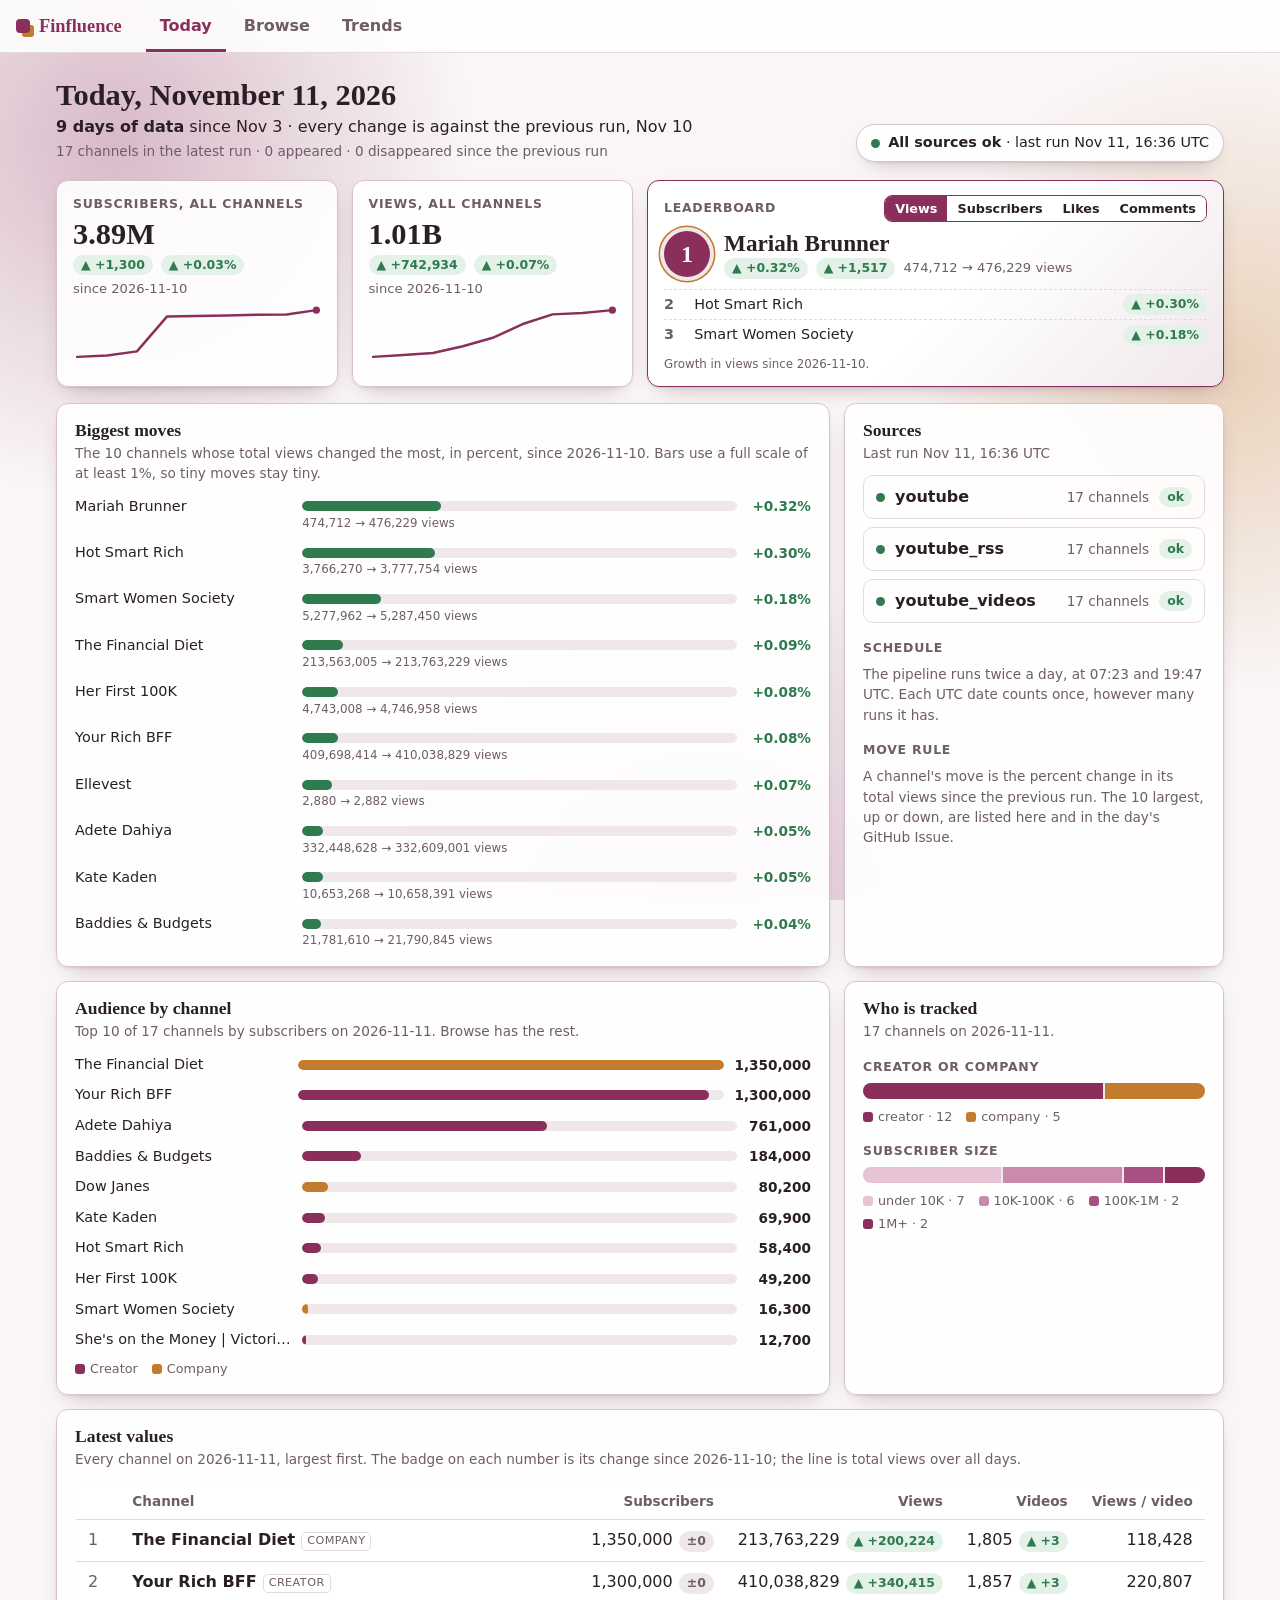
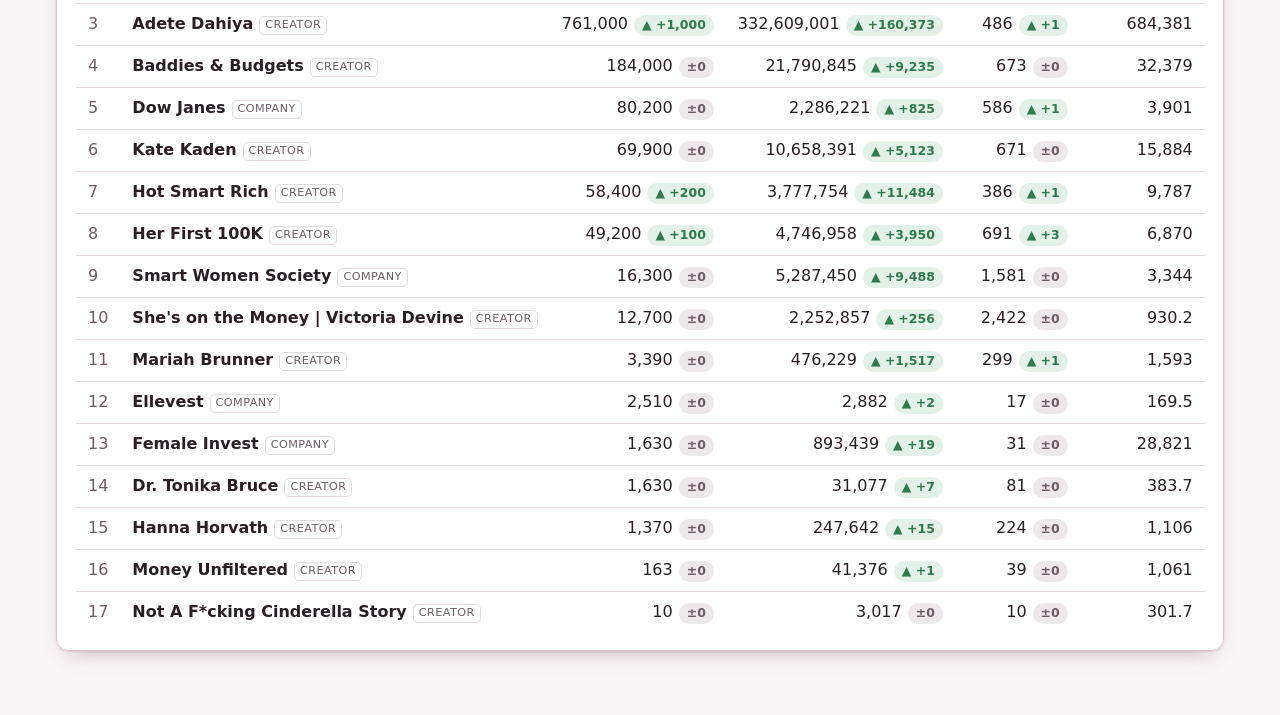
==== commit 94641985: "Background: three drifting orbs in the theme colors that also shift as the page scrolls; frosted-gla" ====
--- a/index.html
+++ b/index.html
@@ -8,7 +8,7 @@
 <meta name="theme-color" content="#8a2f5b">
 <link rel="icon" href="icon.svg" type="image/svg+xml">
 <link rel="apple-touch-icon" href="icon-192.png">
-<link rel="stylesheet" href="style.css?v=5">
+<link rel="stylesheet" href="style.css?v=6">
 </head>
 <body>
 <main class="dash">
@@ -60,9 +60,9 @@
     <div class="table-wrap" id="latest"></div>
   </section>
 </main>
-<script src="calc.js?v=5"></script>
-<script src="app.js?v=5"></script>
-<script src="charts.js?v=5"></script>
+<script src="calc.js?v=6"></script>
+<script src="app.js?v=6"></script>
+<script src="charts.js?v=6"></script>
 <script>
 renderNav("index.html");
 const TIERS = ["under 10K", "10K-100K", "100K-1M", "1M+"], TIER_VAR = ["--t1", "--t2", "--t3", "--t4"];
--- a/style.css
+++ b/style.css
@@ -165,3 +165,25 @@
 .lead-list li::before { content: counter(lead); width: 1.4em; color: var(--muted); font-weight: 650; }
 .lead-item { flex: 1; min-width: 0; overflow: hidden; text-overflow: ellipsis; white-space: nowrap; }
 .lead-note { margin: 2px 0 0; color: var(--muted); font-size: .74rem; }
+
+/* ===== Background orbs: three soft, slowly drifting glows in the theme colors, shifted further as the page scrolls ===== */
+:root { --scroll: 0; --orb-strength: 30%; }
+@media (prefers-color-scheme: dark) { :root { --orb-strength: 36%; } }
+.orbs { position: fixed; inset: 0; z-index: -1; overflow: hidden; pointer-events: none; }
+.orb { position: absolute; border-radius: 50%; will-change: transform, translate;
+       background: radial-gradient(circle at 50% 50%, color-mix(in srgb, var(--orb) var(--orb-strength), transparent) 0%, transparent 68%); }
+.orb.o1 { --orb: var(--accent); width: 58vmax; height: 58vmax; left: -20vmax; top: -18vmax;
+          translate: calc(var(--scroll) * 24vw) calc(var(--scroll) * 62vh); animation: drift1 38s ease-in-out infinite alternate; }
+.orb.o2 { --orb: var(--accent2); width: 52vmax; height: 52vmax; right: -22vmax; top: 4vh;
+          translate: calc(var(--scroll) * -20vw) calc(var(--scroll) * 48vh); animation: drift2 46s ease-in-out infinite alternate; }
+.orb.o3 { --orb: var(--t3); width: 62vmax; height: 62vmax; left: 24vw; bottom: -34vmax;
+          translate: calc(var(--scroll) * 16vw) calc(var(--scroll) * -34vh); animation: drift3 54s ease-in-out infinite alternate; }
+@keyframes drift1 { from { transform: translate(0, 0) scale(1); } to { transform: translate(9vw, 7vh) scale(1.14); } }
+@keyframes drift2 { from { transform: translate(0, 0) scale(1.08); } to { transform: translate(-8vw, 9vh) scale(.94); } }
+@keyframes drift3 { from { transform: translate(0, 0) scale(.96); } to { transform: translate(-10vw, -6vh) scale(1.12); } }
+@media (prefers-reduced-motion: reduce) { .orb { animation: none; translate: none; } }
+
+/* a touch of frosted glass, so the orbs show through the cards and the nav bar */
+nav { background: color-mix(in srgb, var(--card) 86%, transparent); -webkit-backdrop-filter: blur(10px); backdrop-filter: blur(10px); }
+.kpi, .panel, .runpill, .card, .chart-card { background: color-mix(in srgb, var(--card) 90%, transparent);
+  -webkit-backdrop-filter: blur(8px); backdrop-filter: blur(8px); }
